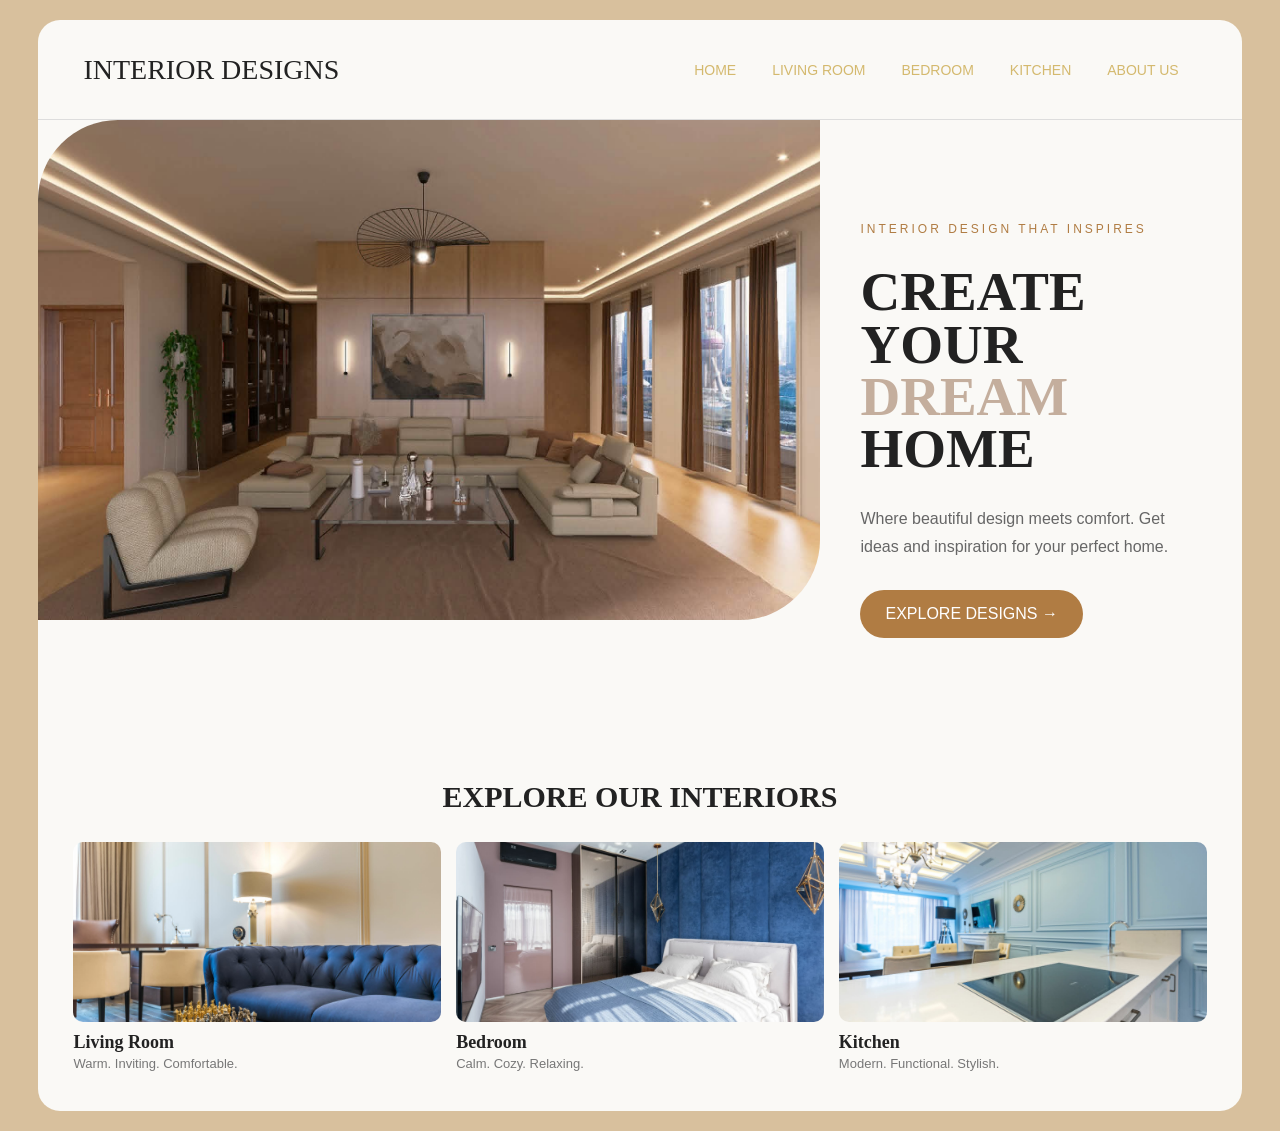
==== index.html @ 8ad1a9f1 "Add files via upload" ====
<!DOCTYPE html>
<html lang="en">
<head>
    <meta charset="UTF-8">
    <meta name="viewport" content="width=device-width, initial-scale=1.0">
    <title>Interior Designs</title>

    <!-- FIXED: Removed "../" because index.html is in the root folder -->
   <link rel="stylesheet" href="style.css">
</head>
<body>

<div class="page">

    <!-- NAVIGATION -->
    <nav>
        <div class="logo">INTERIOR DESIGNS</div>
        <!-- FIXED: Points to html/ folder for subpages -->
        <a href="index.html">HOME</a>
        <a href="livingroom.html">LIVING ROOM</a>
        <a href="html/bedroom.html">BEDROOM</a>
        <a href="kitchen.html">KITCHEN</a>
        <a href="about.html">ABOUT US</a>
    </nav>

    <!-- HERO SECTION -->
    <section class="hero">
       
      <div class="main-image">
            <img src="home.jpg">
        </div>

        

        <div class="text">
            <div class="small">INTERIOR DESIGN THAT INSPIRES</div>
            <h1>
                CREATE<br>
                YOUR<br>
                <span>DREAM</span><br>
                HOME
            </h1>
            <p>
                Where beautiful design meets comfort.
                Get ideas and inspiration for your
                perfect home.
            </p>
            <a href="#gallery" class="explore">EXPLORE DESIGNS →</a>
        </div>
    </section>

    <!-- GALLERY -->
    <section class="gallery" id="gallery">
        <h2>EXPLORE OUR INTERIORS</h2>

    

        <div class="cards">

            <div class="card">
                <!-- FIXED: Updated path to images folder -->
                <img src="livingroom.jpg" alt="Living Room">
                <h3>Living Room</h3>
                <p>Warm. Inviting. Comfortable.</p>
            </div>

            <div class="card">
                <!-- FIXED: Added missing image tag -->
                <img src="bedroom.jpg" alt="Bedroom">
                <h3>Bedroom</h3>
                <p>Calm. Cozy. Relaxing.</p>
            </div>

            <div class="card">
                <!-- FIXED: Fixed image path -->
                <img src="kitchen.jpg" alt="Kitchen">
                <h3>Kitchen</h3>
                <p>Modern. Functional. Stylish.</p>
            </div>

        </div>
    </section>

</div>

</body>
</html>
---- style.css ----
/* HOME */

 * {
            margin: 0;
            padding: 0;
            box-sizing: border-box;
        }

        body {
            background: #d8c09d;
            font-family: Arial, sans-serif;
            color: #222;
        }

        .page {
            width: 94%;
            max-width: 1250px;
            margin: 20px auto;
            background: #faf9f6;
            border-radius: 22px;
            overflow: hidden;
        }

        /* NAVIGATION */
        nav {
            height: 100px;
            padding: 0 45px;
            display: flex;
            align-items: center;
            border-bottom: 1px solid #ddd;
        }

        .logo {
            margin-right: auto;
            font-family: Georgia, serif;
            font-size: 28px;
        }

        nav a {
            color: #d4b96e;
            text-decoration: none;
            margin: 0 18px;
            font-size: 14px;
        }

        nav a:hover {
            color: #b07c43;
        }

        .contact {
            background: #b07c43;
            color: white !important;
            padding: 15px 24px;
            border-radius: 30px;
        }

        /* HERO */
        .hero {
            display: flex;
            min-height: 620px;
        }

        .photo {
            width: 55%;
            background: url("home.jpg") center/cover;
            object-fit:cover;
            border-radius:10px;
        }


        .text {
            width: 35%;
            padding: 90px 40px;
            display: flex;
            flex-direction: column;
            justify-content: center;
        }

        .small {
            color: #b07c43;
            font-size: 12px;
            letter-spacing: 3px;
            margin-bottom: 30px;
        }

        h1 {
            font-family: Georgia, serif;
            font-size: 55px;
            line-height: .95;
            margin-bottom: 30px;
        }

        h1 span {
            color: #c4ae9d;
        }

        .text p {
            color: #666;
            line-height: 1.7;
            font-size: 16px;
        }

        .explore {
            width: fit-content;
            margin-top: 30px;
            padding: 15px 25px;
            background: #b07c43;
            color: white;
            text-decoration: none;
            border-radius: 30px;
        }

        .explore:hover,
        .contact:hover {
            background: #805a35;
        }

        /* BOTTOM SECTION */
          /* GALLERY DESIGN */

.page .gallery {
    display: block !important;
    width: 100%;
    padding: 40px 35px;
}

.page .gallery h2 {
    width: 100%;
    text-align: center;
    font-family: Georgia, serif;
    font-size: 30px;
    margin: 0 0 28px 0;
}

.page .gallery .cards {
    display: grid;
    grid-template-columns: repeat(3, 1fr);
    gap: 15px;
    width: 100%;
}

.page .gallery .card {
    width: 100%;
}

.page .gallery .cards img {
    width: 100%;
    height: 180px;
    object-fit: cover;
    border-radius: 10px;
    display: block;
}

.page .gallery .card h3 {
    font-family: Georgia, serif;
    font-size: 18px;
    margin: 10px 0 3px;
}

.page .gallery .card p {
    font-size: 13px;
    color: #777;
    margin: 0;
}

















/* LIVING ROOM, BEDROOM, KITCHEN */

.living-main {
    display: flex;
    align-items: center;
    gap: 50px;
    padding: 60px;
}

/* LEFT TEXT */

.living-text {
    width: 35%;
}

.small-title {
    font-size: 13px;
    letter-spacing: 4px;
    color: #9b6b35;
    margin-bottom: 20px;
}

.living-text h1 {
    font-family: Georgia, serif;
    font-size: 70px;
    line-height: 1;
    margin-bottom: 25px;
}

.line {
    width: 60px;
    height: 2px;
    background: #9b6b35;
    margin-bottom: 25px;
}

.description {
    font-size: 16px;
    line-height: 1.7;
    color: #555;
}

/* BUTTON */

.design-button {
    display: inline-block;
    margin-top: 25px;
    padding: 15px 30px;
    background: #222;
    color: white;
    text-decoration: none;
    letter-spacing: 2px;
    font-size: 12px;
}

.design-button:hover {
    background: #9b6b35;
}


/* MAIN IMAGE */

.main-image {
    width: 65%;
}

.main-image img {
    width: 100%;
    height: 500px;
    object-fit: cover;
    border-radius: 80px 0 80px 0;
}


/* BOTTOM SECTION */

.inspiration {
    text-align: center;
    padding: 50px 60px 70px;
    border-top: 1px solid #ddd;
}

.inspiration h2 {
    font-family: Georgia, serif;
    font-size: 30px;
    letter-spacing: 2px;
    margin-bottom: 8px;
}

.inspiration > p {
    color: #777;
    margin-bottom: 30px;
}


/* 3 PICTURES */

.image-gallery {
    display: flex;
    gap: 25px;
    justify-content: center;
}

.gallery-card {
    width: 33.33%;
}

.gallery-card img {
    width: 100%;
    height: 230px;
    object-fit: cover;

    border-radius: 20px;
}

.gallery-card h3 {
    margin-top: 15px;
    font-size: 14px;
    letter-spacing: 2px;
}

.gallery-card p {
    color: #666;
    font-size: 14px;
}


  





/* ABOUT US */

.about-section {
    padding: 55px 60px 70px;
    min-height: 600px;
}

.small-title {
    letter-spacing: 5px;
    color: #315878;
    font-size: 13px;
    margin-bottom: 20px;
}

.about-section h1 {
    font-family: Georgia, serif;
    font-size: 52px;
    line-height: .9;
    margin: 0;
    color: #222;
}

.gold-line {
    width: 60px;
    height: 2px;
    background: #b07c43;
    margin: 22px 0 30px;
}

.about-section h2 {
    font-family: Georgia, serif;
    font-size: 30px;
    margin: 0 0 5px;
}

.project-title {
    letter-spacing: 3px;
    font-size: 14px;
    color: #315878;
    margin: 0;
}

.course {
    font-size: 18px;
    font-weight: bold;
    margin-top: 8px;
}

.student-text {
    max-width: 650px;
    line-height: 1.7;
    color: #555;
    margin-top: 15px;
}

.members {
    display: flex;
    gap: 20px;
    margin-top: 45px;
}

.member {
    flex: 1;
    padding: 20px;
    border: 1px solid #ddd;
    background: #f8f6f1;
    text-align: center;
}

.member h3 {
    font-size: 14px;
    letter-spacing: 2px;
    margin-bottom: 10px;
    color: #315878;
}

.member p {
    margin: 0;
    color: #333;
}
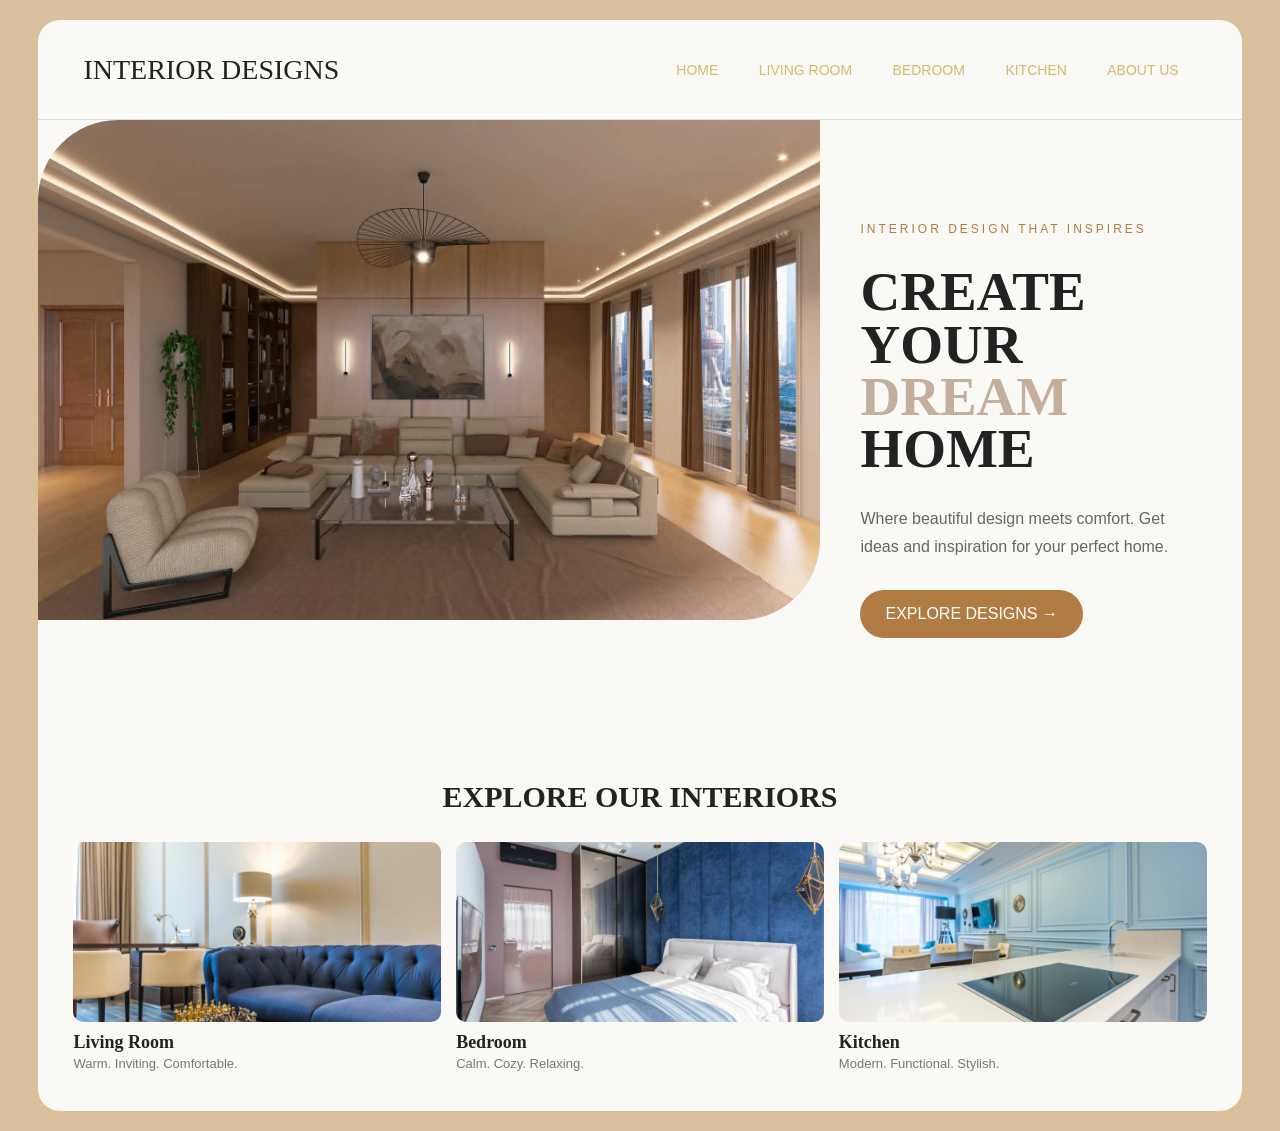
==== commit 2933fddc: "Update index.html" ====
--- a/index.html
+++ b/index.html
@@ -13,14 +13,16 @@
 <div class="page">
 
     <!-- NAVIGATION -->
-    <nav>
+   <nav>
         <div class="logo">INTERIOR DESIGNS</div>
-        <!-- FIXED: Points to html/ folder for subpages -->
-        <a href="index.html">HOME</a>
-        <a href="livingroom.html">LIVING ROOM</a>
-        <a href="html/bedroom.html">BEDROOM</a>
-        <a href="kitchen.html">KITCHEN</a>
-        <a href="about.html">ABOUT US</a>
+
+        <div class="nav-links">
+            <a href="index.html">HOME</a>
+            <a href="livingroom.html">LIVING ROOM</a>
+            <a href="bedroom.html">BEDROOM</a>
+            <a href="kitchen.html">KITCHEN</a>
+            <a href="about.html">ABOUT US</a>
+        </div>
     </nav>
 
     <!-- HERO SECTION -->
@@ -84,4 +86,4 @@
 </div>
 
 </body>
-</html>+</html>
